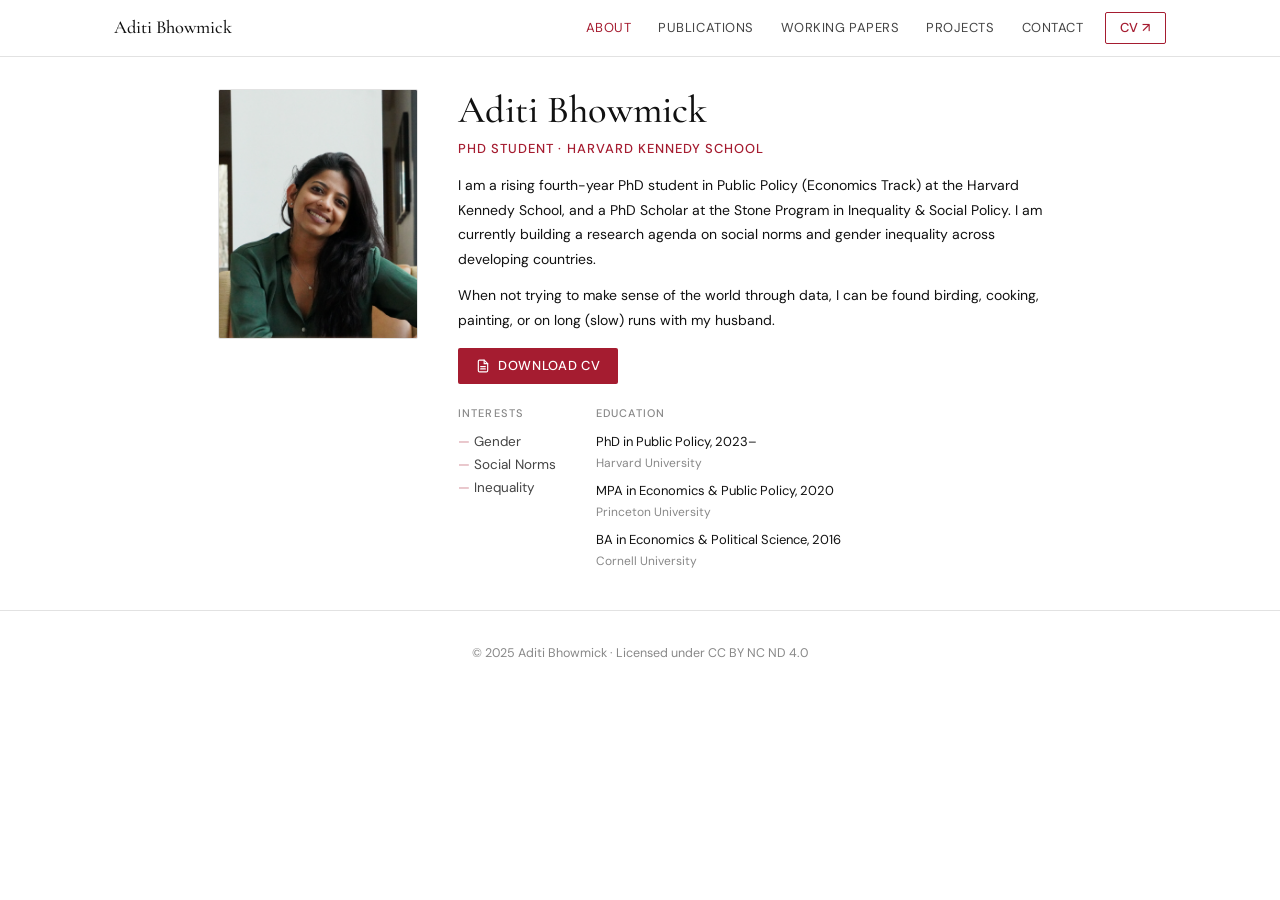
==== index.html @ e2c63f90 "fix links" ====
<!DOCTYPE html>
<html lang="en">
<head>
<meta charset="UTF-8">
<meta name="viewport" content="width=device-width, initial-scale=1.0">
<title>Aditi Bhowmick</title>
<link rel="preconnect" href="https://fonts.googleapis.com">
<link rel="preconnect" href="https://fonts.gstatic.com" crossorigin>
<link href="https://fonts.googleapis.com/css2?family=Cormorant+Garamond:ital,wght@0,400;0,500;0,600;1,400;1,500&family=DM+Sans:wght@300;400;500&display=swap" rel="stylesheet">
<style>
  *, *::before, *::after { box-sizing: border-box; margin: 0; padding: 0; }

  :root {
    --bg: #ffffff;
    --surface: #f5f5f5;
    --ink: #111111;
    --ink-muted: #444444;
    --ink-light: #888888;
    --accent: #A51C30;
    --accent-dark: #8a1525;
    --border: #e2e2e2;
    --border-strong: #bbbbbb;
    --serif: 'Cormorant Garamond', Georgia, serif;
    --sans: 'DM Sans', system-ui, sans-serif;
  }

  body {
    background: var(--bg);
    color: var(--ink);
    font-family: var(--sans);
    font-size: 15px;
    line-height: 1.7;
    -webkit-font-smoothing: antialiased;
  }

  /* NAV */
  nav {
    position: sticky;
    top: 0;
    z-index: 100;
    background: rgba(255,255,255,0.97);
    backdrop-filter: blur(8px);
    border-bottom: 1px solid var(--border);
  }

  .nav-inner {
    max-width: 1100px;
    margin: 0 auto;
    padding: 0 1.5rem;
    display: flex;
    align-items: center;
    justify-content: space-between;
    height: 56px;
  }

  .nav-name {
    font-family: var(--serif);
    font-size: 1.15rem;
    font-weight: 500;
    color: var(--ink);
    text-decoration: none;
    cursor: pointer;
    white-space: nowrap;
  }

  .nav-links {
    display: flex;
    align-items: center;
    list-style: none;
  }

  .nav-links a {
    display: block;
    padding: 0 0.85rem;
    font-size: 13px;
    font-weight: 400;
    letter-spacing: 0.04em;
    text-transform: uppercase;
    color: var(--ink-muted);
    text-decoration: none;
    cursor: pointer;
    transition: color 0.15s;
  }

  .nav-links a:hover,
  .nav-links a.active { color: var(--accent); }

  .nav-links .cv-link a {
    color: var(--accent);
    border: 1px solid var(--accent);
    border-radius: 2px;
    padding: 4px 14px;
    margin-left: 0.5rem;
    font-weight: 500;
    transition: background 0.15s, color 0.15s;
  }

  .nav-links .cv-link a:hover {
    background: var(--accent);
    color: #fff;
  }

  .hamburger {
    display: none;
    flex-direction: column;
    gap: 5px;
    cursor: pointer;
    background: none;
    border: none;
    padding: 6px;
  }

  .hamburger span {
    display: block;
    width: 22px;
    height: 1.5px;
    background: var(--ink);
    transition: all 0.25s;
    transform-origin: center;
  }

  .hamburger.open span:nth-child(1) { transform: translateY(6.5px) rotate(45deg); }
  .hamburger.open span:nth-child(2) { opacity: 0; transform: scaleX(0); }
  .hamburger.open span:nth-child(3) { transform: translateY(-6.5px) rotate(-45deg); }

  .mobile-menu {
    display: none;
    position: fixed;
    top: 56px; left: 0; right: 0; bottom: 0;
    background: #fff;
    z-index: 99;
    flex-direction: column;
    align-items: center;
    justify-content: center;
    gap: 2rem;
  }

  .mobile-menu.open { display: flex; }

  .mobile-menu a {
    font-family: var(--serif);
    font-size: 2rem;
    font-weight: 500;
    color: var(--ink);
    text-decoration: none;
    cursor: pointer;
    transition: color 0.15s;
  }

  .mobile-menu a:hover { color: var(--accent); }

  /* PAGES */
  .page {
    display: none;
    max-width: 1100px;
    margin: 0 auto;
    padding: 2rem 10%;
    animation: fadein 0.2s ease;
  }

  .page.active { display: block; }

  #page-about.active {
    display: grid;
    grid-template-columns: 200px 1fr;
    gap: 2.5rem;
    align-items: start;
    direction: ltr;
  }

  @keyframes fadein {
    from { opacity: 0; transform: translateY(6px); }
    to   { opacity: 1; transform: translateY(0); }
  }

  /* ABOUT */
  .hero-photo {
    width: 200px;
    height: 250px;
    border-radius: 2px;
    object-fit: cover;
    object-position: center top;
    border: 1px solid var(--border);
    display: block;
  }
  .hero-text h1 {
    font-family: var(--serif);
    font-size: 2.4rem;
    font-weight: 500;
    line-height: 1.1;
    margin-bottom: 0.4rem;
  }

  .hero-subtitle {
    font-size: 13px;
    letter-spacing: 0.08em;
    text-transform: uppercase;
    color: var(--accent);
    font-weight: 500;
    margin-bottom: 0.85rem;
  }

  .hero-bio {
   font-size: 14px;
   line-height: 1.75;
   max-width: 600px;
   margin-bottom: 0.75rem;
  }

  .cv-btn {
    display: inline-flex;
    align-items: center;
    gap: 0.5rem;
    margin: 0.25rem 0 1.25rem;
    padding: 7px 18px;
    background: var(--accent);
    color: #fff;
    font-family: var(--sans);
    font-size: 13px;
    font-weight: 500;
    letter-spacing: 0.05em;
    text-transform: uppercase;
    text-decoration: none;
    border-radius: 2px;
    transition: background 0.15s;
  }

  .cv-btn:hover { background: var(--accent-dark); }

  .hero-meta { display: flex; gap: 2.5rem; flex-wrap: wrap; }

  .hero-meta-group h4 {
    font-size: 11px;
    text-transform: uppercase;
    letter-spacing: 0.1em;
    color: var(--ink-light);
    margin-bottom: 0.5rem;
    font-weight: 500;
  }

  .hero-meta-group ul { list-style: none; font-size: 13.5px; color: var(--ink-muted); }
  .hero-meta-group ul li::before { content: '— '; color: var(--accent); opacity: 0.5; }

  .edu-item { margin-bottom: 0.4rem; }
  .edu-item .degree { font-size: 13px; color: var(--ink); }
  .edu-item .school { font-size: 12px; color: var(--ink-light); }

  /* SECTION HEADER */
  .section-header {
    display: flex;
    align-items: baseline;
    gap: 1rem;
    margin-bottom: 2.5rem;
  }

  .section-title {
    font-family: var(--serif);
    font-size: 2rem;
    font-weight: 500;
    white-space: nowrap;
  }

  .section-line { flex: 1; height: 1px; background: var(--border); }

  /* PUBLICATIONS */
  .pub-list { display: flex; flex-direction: column; }

  .pub-item {
    display: grid;
    grid-template-columns: 1fr auto;
    align-items: start;
    gap: 1rem;
    padding: 1.5rem 0;
    border-bottom: 1px solid var(--border);
  }

  .pub-item:first-child { border-top: 1px solid var(--border); }

  .pub-journal {
    font-size: 11px;
    font-weight: 500;
    text-transform: uppercase;
    letter-spacing: 0.1em;
    color: var(--accent);
    margin-bottom: 0.35rem;
  }

  .pub-title {
    font-family: var(--serif);
    font-size: 1.2rem;
    font-weight: 500;
    line-height: 1.35;
    margin-bottom: 0.4rem;
  }

  .pub-title a { color: var(--ink); text-decoration: none; transition: color 0.15s; }
  .pub-title a:hover { color: var(--accent); }

  .pub-authors { font-size: 13px; color: var(--ink-light); margin-bottom: 0.6rem; }
  .pub-links { display: flex; gap: 0.5rem; flex-wrap: wrap; }

  .pub-link {
    font-size: 11.5px;
    font-weight: 500;
    letter-spacing: 0.04em;
    text-transform: uppercase;
    padding: 3px 10px;
    border: 1px solid var(--border-strong);
    border-radius: 2px;
    color: var(--ink-muted);
    text-decoration: none;
    transition: all 0.15s;
  }

  .pub-link:hover { border-color: var(--accent); color: var(--accent); }

  .pub-year {
    font-family: var(--serif);
    font-size: 1.5rem;
    color: var(--border-strong);
    font-weight: 400;
    white-space: nowrap;
  }

  /* WORKING PAPERS */
  .wp-grid {
    display: grid;
    grid-template-columns: repeat(auto-fill, minmax(280px, 1fr));
    gap: 1.5rem;
  }

  .wp-card {
    border: 1px solid var(--border);
    border-radius: 2px;
    padding: 1.5rem;
    transition: border-color 0.2s, transform 0.2s;
  }

  .wp-card:hover { border-color: var(--accent); transform: translateY(-2px); }

  .wp-status {
    display: inline-block;
    font-size: 10.5px;
    font-weight: 500;
    text-transform: uppercase;
    letter-spacing: 0.08em;
    padding: 2px 8px;
    border-radius: 1px;
    margin-bottom: 0.75rem;
  }

  .wp-status.submitted  { background: rgba(165,28,48,0.06); color: var(--accent); border: 1px solid rgba(165,28,48,0.2); }
  .wp-status.ongoing    { background: #f5f5f5; color: var(--ink-muted); border: 1px solid var(--border); }
  .wp-status.forthcoming{ background: #f5f5f5; color: #2a6e2a; border: 1px solid #c0d8c0; }

  .wp-title { font-family: var(--serif); font-size: 1.1rem; font-weight: 500; line-height: 1.35; margin-bottom: 0.5rem; }
  .wp-title a { color: var(--ink); text-decoration: none; transition: color 0.15s; }
  .wp-title a:hover { color: var(--accent); }
  .wp-authors { font-size: 12.5px; color: var(--ink-light); }

  /* PROJECTS */
  .projects-grid {
    display: grid;
    grid-template-columns: repeat(auto-fill, minmax(240px, 1fr));
    gap: 1.25rem;
  }

  .project-card {
    border: 1px solid var(--border);
    border-radius: 2px;
    overflow: hidden;
    transition: border-color 0.2s, transform 0.2s;
    text-decoration: none;
    color: inherit;
    display: block;
  }

  .project-card:hover { border-color: var(--accent); transform: translateY(-2px); }

  .project-img { width: 100%; height: 130px; object-fit: cover; display: block; background: var(--surface); }
  .project-body { padding: 1rem 1.15rem; }

  .project-tag {
    font-size: 10.5px;
    font-weight: 500;
    text-transform: uppercase;
    letter-spacing: 0.08em;
    color: var(--accent);
    opacity: 0.75;
    margin-bottom: 0.3rem;
  }

  .project-title { font-family: var(--serif); font-size: 1.05rem; font-weight: 500; line-height: 1.3; color: var(--ink); margin-bottom: 0.3rem; }
  .project-sub { font-size: 12.5px; color: var(--ink-light); line-height: 1.5; }

  /* CONTACT */
  .contact-grid {
    display: grid;
    grid-template-columns: 1fr 1fr;
    gap: 3rem;
    align-items: start;
  }

  .contact-blurb { font-family: var(--serif); font-size: 1.5rem; line-height: 1.5; color: var(--ink); }
  .contact-links { display: flex; flex-direction: column; gap: 1rem; padding-top: 0.5rem; }

  .contact-link {
    display: flex;
    align-items: center;
    gap: 0.75rem;
    text-decoration: none;
    color: var(--ink-muted);
    font-size: 14px;
    transition: color 0.15s;
  }

  .contact-link:hover { color: var(--accent); }

  .contact-icon {
    width: 32px; height: 32px;
    border: 1px solid var(--border-strong);
    border-radius: 2px;
    display: flex; align-items: center; justify-content: center;
    flex-shrink: 0;
  }

  footer {
    border-top: 1px solid var(--border);
    text-align: center;
    padding: 2rem 1.5rem;
    font-size: 12.5px;
    color: var(--ink-light);
  }

  /* RESPONSIVE */
  @media (max-width: 700px) {
    .nav-links { display: none; }
    .hamburger { display: flex; }

    #page-about.active { grid-template-columns: 1fr; padding: 2.5rem 1.25rem; gap: 1.75rem; }
    .hero-photo { width: 110px; height: 110px; }
    .hero-text h1 { font-size: 2.2rem; }
    .hero-meta { flex-direction: column; gap: 1.5rem; }
    .page { padding: 2.5rem 1.25rem; }
    .section-title { font-size: 1.6rem; }
    .pub-item { grid-template-columns: 1fr; }
    .pub-year { display: none; }
    .contact-grid { grid-template-columns: 1fr; gap: 1.75rem; }
  }
</style>
</head>
<body>

<nav>
  <div class="nav-inner">
    <a class="nav-name" onclick="showPage('about')">Aditi Bhowmick</a>
    <ul class="nav-links">
      <li><a onclick="showPage('about')" data-page="about" class="active">About</a></li>
      <li><a onclick="showPage('publications')" data-page="publications">Publications</a></li>
      <li><a onclick="showPage('wp')" data-page="wp">Working Papers</a></li>
      <li><a onclick="showPage('projects')" data-page="projects">Projects</a></li>
      <li><a onclick="showPage('contact')" data-page="contact">Contact</a></li>
      <li class="cv-link"><a href="https://aditib738.github.io/mywebsite/Aditi_CV.pdf" target="_blank" rel="noopener">CV ↗</a></li>
    </ul>
    <button class="hamburger" id="hamburger" aria-label="Toggle menu">
      <span></span><span></span><span></span>
    </button>
  </div>
</nav>

<div class="mobile-menu" id="mobile-menu">
  <a onclick="showPage('about');closeMobile()">About</a>
  <a onclick="showPage('publications');closeMobile()">Publications</a>
  <a onclick="showPage('wp');closeMobile()">Working Papers</a>
  <a onclick="showPage('projects');closeMobile()">Projects</a>
  <a onclick="showPage('contact');closeMobile()">Contact</a>
  <a href="https://aditib738.github.io/mywebsite/Aditi_CV.pdf" target="_blank" rel="noopener">CV ↗</a>
</div>

<!-- ABOUT -->
<section id="page-about" class="page active">
  <img class="hero-photo" src="avatar.jpg" alt="Aditi Bhowmick" onerror="this.style.background='#e2e2e2';this.removeAttribute('src')"/>
  <div class="hero-text">
    <h1>Aditi Bhowmick</h1>
    <p class="hero-subtitle">PhD Student · Harvard Kennedy School</p>
    <p class="hero-bio">
      I am a rising fourth-year PhD student in Public Policy (Economics Track) at the Harvard Kennedy School,
      and a PhD Scholar at the Stone Program in Inequality &amp; Social Policy.
      I am currently building a research agenda on social norms and gender inequality
      across developing countries.
    </p>
    <p class="hero-bio">
      When not trying to make sense of the world through data, I can be found birding, cooking, painting,
      or on long (slow) runs with my husband.
    </p>
    <a class="cv-btn" href="https://aditib738.github.io/mywebsite/Aditi_CV.pdf" target="_blank" rel="noopener">
      <svg width="14" height="14" viewBox="0 0 24 24" fill="none" stroke="currentColor" stroke-width="2" stroke-linecap="round" stroke-linejoin="round"><path d="M14 2H6a2 2 0 0 0-2 2v16a2 2 0 0 0 2 2h12a2 2 0 0 0 2-2V8z"/><polyline points="14 2 14 8 20 8"/><line x1="16" y1="13" x2="8" y2="13"/><line x1="16" y1="17" x2="8" y2="17"/></svg>
      Download CV
    </a>
    <div class="hero-meta">
      <div class="hero-meta-group">
        <h4>Interests</h4>
        <ul>
          <li>Gender</li>
          <li>Social Norms</li>
          <li>Inequality</li>
        </ul>
      </div>
      <div class="hero-meta-group">
        <h4>Education</h4>
        <div class="edu-item">
          <div class="degree">PhD in Public Policy, 2023–</div>
          <div class="school">Harvard University</div>
        </div>
        <div class="edu-item">
          <div class="degree">MPA in Economics &amp; Public Policy, 2020</div>
          <div class="school">Princeton University</div>
        </div>
        <div class="edu-item">
          <div class="degree">BA in Economics &amp; Political Science, 2016</div>
          <div class="school">Cornell University</div>
        </div>
      </div>
    </div>
  </div>
</section>

<!-- PUBLICATIONS -->
<section id="page-publications" class="page">
  <div class="section-header">
    <h2 class="section-title">Publications</h2>
    <div class="section-line"></div>
  </div>
  <div class="pub-list">

    <div class="pub-item">
      <div>
        <div class="pub-journal">HKS Center for International Development: Development Reimagined</div>
        <div class="pub-title"><a href="https://www.aditibhowmick.com/publication/cid/cid.pdf" target="_blank" rel="noopener">Social Norms: The Invisible Inputs and Outputs of Development Policy</a></div>
        <div class="pub-authors">Aditi Bhowmick and Eliana La Ferrara</div>
        <div class="pub-links">
          <a class="pub-link" href="https://www.hks.harvard.edu/sites/default/files/Bhowmick_La%20Ferrara_Social%20Norms.pdf" target="_blank" rel="noopener">Link</a>
          <a class="pub-link" href="https://www.hks.harvard.edu/centers/cid/publications/development-reimagined-pathways-thriving-world" target="_blank" rel="noopener">Media</a>
        </div>
      </div>
      <div class="pub-year">2026</div>
    </div>
    
    <div class="pub-item">
      <div>
        <div class="pub-journal">The Review of Economics and Statistics</div>
        <div class="pub-title"><a href="https://www.aditibhowmick.com/publication/just/just.pdf" target="_blank" rel="noopener">In-group bias in the Indian judiciary: Evidence from 5 million criminal cases</a></div>
        <div class="pub-authors">Elliott Ash, Sam Asher, Aditi Bhowmick, Sandeep Bhupatiraju, Daniel Chen, Tanaya Devi, Christoph Goessmann, Paul Novosad, Bilal Siddiqui</div>
        <div class="pub-links">
          <a class="pub-link" href="https://www.aditibhowmick.com/publication/just/just.pdf" target="_blank" rel="noopener">PDF</a>
          <a class="pub-link" href="https://github.com/devdatalab/paper-justice" target="_blank" rel="noopener">Code</a>
          <a class="pub-link" href="https://www.devdatalab.org/judicial-data" target="_blank" rel="noopener">Dataset</a>
          <a class="pub-link" href="https://indianexpress.com/article/india/district-courts-order-gender-religion-bias-7181919/" target="_blank" rel="noopener">Media</a>
        </div>
      </div>
      <div class="pub-year">2023</div>
    </div>

    <div class="pub-item">
      <div>
        <div class="pub-journal">Journal of Labor Research</div>
        <div class="pub-title"><a href="https://link.springer.com/article/10.1007/s12122-022-09339-w" target="_blank" rel="noopener">English Proficiency, Gender and the Occupations of Childhood Immigrants in the US</a></div>
        <div class="pub-authors">Alicia Adsera, Aditi Bhowmick</div>
        <div class="pub-links">
          <a class="pub-link" href="https://link.springer.com/article/10.1007/s12122-022-09339-w" target="_blank" rel="noopener">Article</a>
        </div>
      </div>
      <div class="pub-year">2022</div>
    </div>

    <div class="pub-item">
      <div>
        <div class="pub-journal">Science</div>
        <div class="pub-title"><a href="https://www.aditibhowmick.com/publication/science/science.pdf" target="_blank" rel="noopener">COVID mortality in India: National survey data and health facility deaths</a></div>
        <div class="pub-authors">Prabhat Jha, Yashwant Deshmukh, Chinmay Tumbe, Wilson Suraweera, Aditi Bhowmick, et al.</div>
        <div class="pub-links">
          <a class="pub-link" href="https://www.aditibhowmick.com/publication/science/science.pdf" target="_blank" rel="noopener">PDF</a>
          <a class="pub-link" href="https://www.devdatalab.org/covid" target="_blank" rel="noopener">Dataset</a>
        </div>
      </div>
      <div class="pub-year">2022</div>
    </div>

    <div class="pub-item">
      <div>
        <div class="pub-journal">India Policy Forum</div>
        <div class="pub-title"><a href="https://www.aditibhowmick.com/publication/ipf/ipf.pdf" target="_blank" rel="noopener">Big, Open Data for Development: A Vision for India</a></div>
        <div class="pub-authors">Sam Asher, Aditi Bhowmick, Alison Campion, Tobias Lunt, Paul Novosad</div>
        <div class="pub-links">
          <a class="pub-link" href="https://www.aditibhowmick.com/publication/ipf/ipf.pdf" target="_blank" rel="noopener">PDF</a>
          <a class="pub-link" href="https://www.youtube.com/watch?v=_bH61Dktr70&t=8s" target="_blank" rel="noopener">Video</a>
        </div>
      </div>
      <div class="pub-year">2021</div>
    </div>

  </div>
</section>

<!-- WORKING PAPERS -->
<section id="page-wp" class="page">
  <div class="section-header">
    <h2 class="section-title">Working Papers</h2>
    <div class="section-line"></div>
  </div>
  <div class="wp-grid">

    <div class="wp-card">
      <span class="wp-status ongoing">Field Experiment: Data collection ongoing</span>
      <div class="wp-title"><a href="https://www.povertyactionlab.org/initiative-project/jobs-future-and-gender-norms-india" target="_blank" rel="noopener">Jobs of the Future and Gender Norms in India</a></div>
      <div class="wp-authors">Aditi Bhowmick · 2025</div>
    </div>

    <div class="wp-card">
      <span class="wp-status submitted">Submitted</span>
      <div class="wp-title"><a href="https://papers.ssrn.com/sol3/papers.cfm?abstract_id=5591317" target="_blank" rel="noopener">The Power of Norms: Rural Electrification and Female Labor in India</a></div>
      <div class="wp-authors">Aditi Bhowmick · 2025</div>
    </div>

    <div class="wp-card">
      <span class="wp-status ongoing">Working Paper</span>
      <div class="wp-title"><a href="https://www.aditibhowmick.com/wp/cd/" target="_blank" rel="noopener">Cultural Capital and Economic Opportunity</a></div>
      <div class="wp-authors">Sam Asher, Aditi Bhowmick, Maurizio Bussolo, Vidisha Mehta, Paul Novosad · 2024</div>
    </div>

    <div class="wp-card">
      <span class="wp-status forthcoming">Forthcoming</span>
      <div class="wp-title"><a href="https://www.aditibhowmick.com/wp/mobility/" target="_blank" rel="noopener">Intergenerational Mobility in South Asia</a></div>
      <div class="wp-authors">Sam Asher, Aditi Bhowmick, Maurizio Bussolo, Paul Novosad, Jonah Rexer · 2023</div>
    </div>

  </div>
</section>

<!-- PROJECTS -->
<section id="page-projects" class="page">
  <div class="section-header">
    <h2 class="section-title">Projects</h2>
    <div class="section-line"></div>
  </div>
  <div class="projects-grid">

    <a class="project-card" href="https://the1991project.com/essays/maiden-india-story-india-pre-and-post-1991-29-year-old-female-gaze" target="_blank" rel="noopener">
      <img class="project-img" src="img/maiden.png" alt="Maiden India" loading="lazy">
      <div class="project-body">
        <div class="project-tag">Passion Project</div>
        <div class="project-title">Maiden India</div>
        <div class="project-sub">A story of India pre and post 1991 from a 29-year-old female gaze</div>
      </div>
    </a>

    <a class="project-card" href="https://openknowledge.worldbank.org/entities/publication/74975221-7215-4687-aee8-9e881086cd60" target="_blank" rel="noopener">
      <img class="project-img" src="img/mob.jpg" alt="Map for Equitable Growth" loading="lazy">
      <div class="project-body">
        <div class="project-tag">Policy</div>
        <div class="project-title">A Map for Equitable Growth in South Asia</div>
        <div class="project-sub">Joint work with the World Bank SARCE</div>
      </div>
    </a>

    <a class="project-card" href="https://pubdocs.worldbank.org/en/645971613651626018/Economic-Effects-of-COVID19-Rapid-Rural-Surveys.pdf" target="_blank" rel="noopener">
      <img class="project-img" src="img/covid.png" alt="COVID rural households" loading="lazy">
      <div class="project-body">
        <div class="project-tag">Policy</div>
        <div class="project-title">Effects of COVID-19 on Rural Households in India</div>
        <div class="project-sub">Joint work with the World Bank and ID Insight</div>
      </div>
    </a>

    <a class="project-card" href="https://bhowmick-34728.medium.com/showmethewomen-makers-of-modern-india-623c6596129a" target="_blank" rel="noopener">
      <img class="project-img" src="img/women.png" alt="Show me the Women" loading="lazy">
      <div class="project-body">
        <div class="project-tag">Passion Project</div>
        <div class="project-title">Show me the Women</div>
        <div class="project-sub">A blog series on Indian female economists and policy-makers</div>
      </div>
    </a>

    <a class="project-card" href="https://aditib738.github.io/mywebsite/China%20BRI%20Workshop%20Report_Final_%202020.pdf" target="_blank" rel="noopener">
      <img class="project-img" src="img/china.png" alt="China BRI" loading="lazy">
      <div class="project-body">
        <div class="project-tag">Policy</div>
        <div class="project-title">China's Belt and Road Initiative</div>
        <div class="project-sub">Workshop report with Alex Entz, Pat Farrell, and collaborators</div>
      </div>
    </a>

    <a class="project-card" href="https://www.ideasforindia.in/topics/governance/digging-for-dirt-rent-seeking-among-elected-politicians-in-india-s-mineral-belt.html" target="_blank" rel="noopener">
      <img class="project-img" src="img/media.jpg" alt="Media" loading="lazy">
      <div class="project-body">
        <div class="project-tag">Media</div>
        <div class="project-title">Media</div>
        <div class="project-sub">Policy-relevant op-eds across media outlets</div>
      </div>
    </a>

  </div>
</section>

<!-- CONTACT -->
<section id="page-contact" class="page">
  <div class="section-header">
    <h2 class="section-title">Contact</h2>
    <div class="section-line"></div>
  </div>
  <div class="contact-grid">
    <p class="contact-blurb">
      I'm always happy to hear from researchers across disciplines, potential collaborators, or anyone passionate about gender and economics in South Asia.
    </p>
    <div class="contact-links">
      <a class="contact-link" href="mailto:aditib@alumni.princeton.edu">
        <div class="contact-icon">
          <svg width="14" height="14" viewBox="0 0 24 24" fill="none" stroke="currentColor" stroke-width="1.5" stroke-linecap="round" stroke-linejoin="round"><rect x="2" y="4" width="20" height="16" rx="2"/><path d="m22 7-8.97 5.7a1.94 1.94 0 0 1-2.06 0L2 7"/></svg>
        </div>
        aditib@alumni.princeton.edu
      </a>
      <a class="contact-link" href="https://twitter.com/AditiBhowmick18" target="_blank" rel="noopener">
        <div class="contact-icon">
          <svg width="14" height="14" viewBox="0 0 24 24" fill="currentColor"><path d="M18.244 2.25h3.308l-7.227 8.26 8.502 11.24H16.17l-5.214-6.817L4.99 21.75H1.68l7.73-8.835L1.254 2.25H8.08l4.713 6.231zm-1.161 17.52h1.833L7.084 4.126H5.117z"/></svg>
        </div>
        @AditiBhowmick18
      </a>
      <a class="contact-link" href="https://aditib738.github.io/mywebsite/Aditi_CV.pdf" target="_blank" rel="noopener">
        <div class="contact-icon">
          <svg width="14" height="14" viewBox="0 0 24 24" fill="none" stroke="currentColor" stroke-width="1.5" stroke-linecap="round" stroke-linejoin="round"><path d="M14 2H6a2 2 0 0 0-2 2v16a2 2 0 0 0 2 2h12a2 2 0 0 0 2-2V8z"/><polyline points="14 2 14 8 20 8"/><line x1="16" y1="13" x2="8" y2="13"/><line x1="16" y1="17" x2="8" y2="17"/></svg>
        </div>
        Download CV
      </a>
    </div>
  </div>
</section>

<footer>
  © 2025 Aditi Bhowmick · Licensed under CC BY NC ND 4.0
</footer>

<script>
  function showPage(id) {
    document.querySelectorAll('.page').forEach(p => p.classList.remove('active'));
    document.querySelectorAll('.nav-links a[data-page]').forEach(a => a.classList.remove('active'));
    const page = document.getElementById('page-' + id);
    if (page) page.classList.add('active');
    const link = document.querySelector('.nav-links a[data-page="' + id + '"]');
    if (link) link.classList.add('active');
    window.scrollTo(0, 0);
  }

  const hamburger = document.getElementById('hamburger');
  const mobileMenu = document.getElementById('mobile-menu');

  hamburger.addEventListener('click', () => {
    const isOpen = mobileMenu.classList.toggle('open');
    hamburger.classList.toggle('open', isOpen);
    document.body.style.overflow = isOpen ? 'hidden' : '';
  });

  function closeMobile() {
    mobileMenu.classList.remove('open');
    hamburger.classList.remove('open');
    document.body.style.overflow = '';
  }
</script>
</body>
</html>
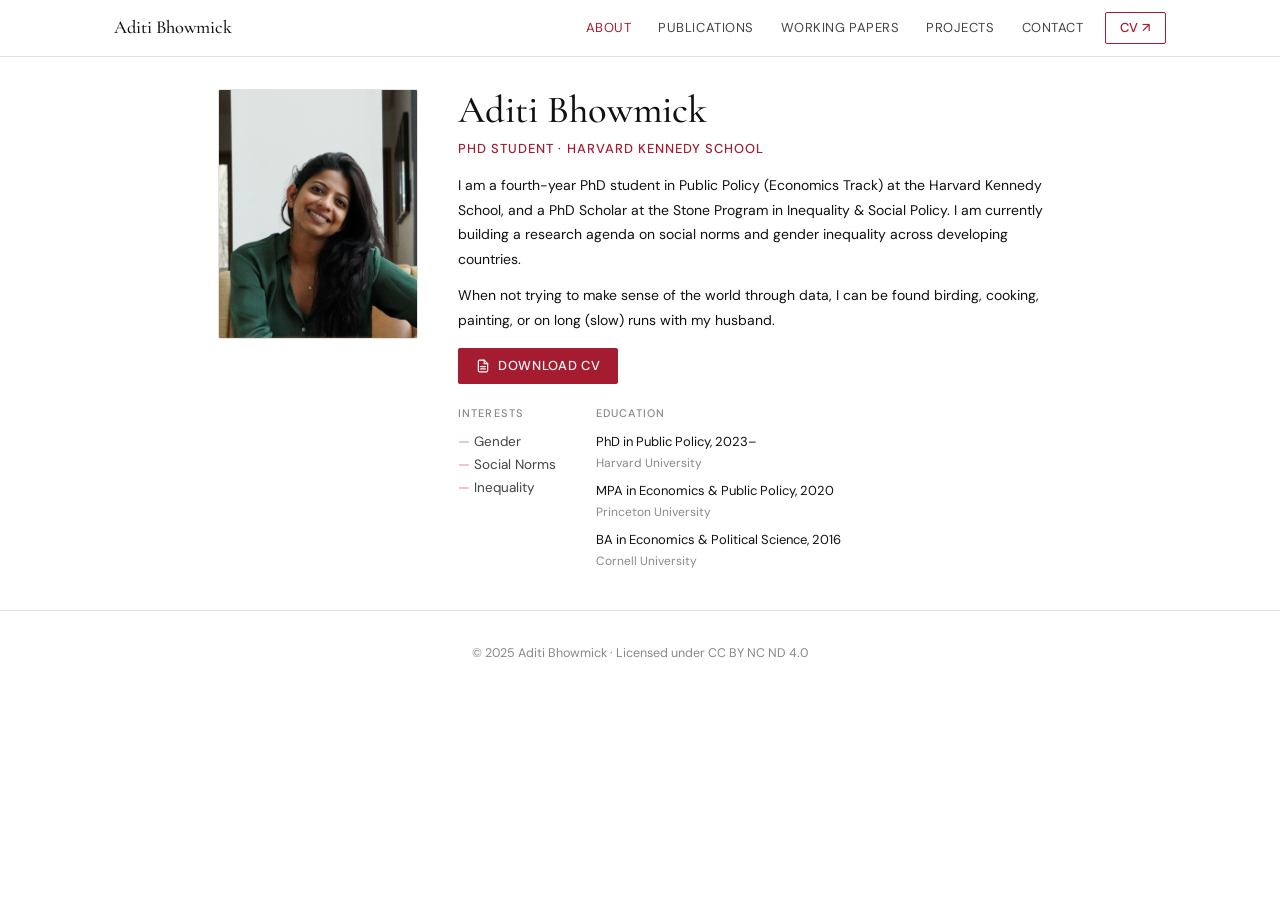
==== commit 9e1bf4d4: "update website" ====
--- a/index.html
+++ b/index.html
@@ -484,7 +484,7 @@
     <h1>Aditi Bhowmick</h1>
     <p class="hero-subtitle">PhD Student · Harvard Kennedy School</p>
     <p class="hero-bio">
-      I am a rising fourth-year PhD student in Public Policy (Economics Track) at the Harvard Kennedy School,
+      I am a  fourth-year PhD student in Public Policy (Economics Track) at the Harvard Kennedy School,
       and a PhD Scholar at the Stone Program in Inequality &amp; Social Policy.
       I am currently building a research agenda on social norms and gender inequality
       across developing countries.
@@ -539,8 +539,8 @@
         <div class="pub-title"><a href="https://www.aditibhowmick.com/publication/cid/cid.pdf" target="_blank" rel="noopener">Social Norms: The Invisible Inputs and Outputs of Development Policy</a></div>
         <div class="pub-authors">Aditi Bhowmick and Eliana La Ferrara</div>
         <div class="pub-links">
-          <a class="pub-link" href="https://www.hks.harvard.edu/sites/default/files/Bhowmick_La%20Ferrara_Social%20Norms.pdf" target="_blank" rel="noopener">Link</a>
-          <a class="pub-link" href="https://www.hks.harvard.edu/centers/cid/publications/development-reimagined-pathways-thriving-world" target="_blank" rel="noopener">Media</a>
+          <a class="pub-link" href="https://drive.google.com/file/d/1aIdAx_H-02E2ELmxfIB3yHmuHRXZCWuo/view?usp=sharing" target="_blank" rel="noopener">Link</a>
+          <a class="pub-link" href="https://www.hks.harvard.edu/centers/cid/publications/development-reimagined" target="_blank" rel="noopener">Media</a>
         </div>
       </div>
       <div class="pub-year">2026</div>
@@ -611,27 +611,27 @@
   <div class="wp-grid">
 
     <div class="wp-card">
-      <span class="wp-status ongoing">Field Experiment: Data collection ongoing</span>
+      <span class="wp-status ongoing">Field Experiment: Data collection complete</span>
       <div class="wp-title"><a href="https://www.povertyactionlab.org/initiative-project/jobs-future-and-gender-norms-india" target="_blank" rel="noopener">Jobs of the Future and Gender Norms in India</a></div>
-      <div class="wp-authors">Aditi Bhowmick · 2025</div>
+      <div class="wp-authors">Aditi Bhowmick · 2026</div>
     </div>
 
     <div class="wp-card">
-      <span class="wp-status submitted">Submitted</span>
+      <span class="wp-status submitted">Revise and Resubmit at World Development</span>
       <div class="wp-title"><a href="https://papers.ssrn.com/sol3/papers.cfm?abstract_id=5591317" target="_blank" rel="noopener">The Power of Norms: Rural Electrification and Female Labor in India</a></div>
-      <div class="wp-authors">Aditi Bhowmick · 2025</div>
+      <div class="wp-authors">Aditi Bhowmick · 2026</div>
     </div>
 
     <div class="wp-card">
       <span class="wp-status ongoing">Working Paper</span>
       <div class="wp-title"><a href="https://www.aditibhowmick.com/wp/cd/" target="_blank" rel="noopener">Cultural Capital and Economic Opportunity</a></div>
-      <div class="wp-authors">Sam Asher, Aditi Bhowmick, Maurizio Bussolo, Vidisha Mehta, Paul Novosad · 2024</div>
+      <div class="wp-authors">Sam Asher, Aditi Bhowmick, Maurizio Bussolo, Vidisha Mehta, Paul Novosad · 2026</div>
     </div>
 
     <div class="wp-card">
-      <span class="wp-status forthcoming">Forthcoming</span>
-      <div class="wp-title"><a href="https://www.aditibhowmick.com/wp/mobility/" target="_blank" rel="noopener">Intergenerational Mobility in South Asia</a></div>
-      <div class="wp-authors">Sam Asher, Aditi Bhowmick, Maurizio Bussolo, Paul Novosad, Jonah Rexer · 2023</div>
+      <span class="wp-status ongoing">Working Paper</span>
+      <div class="wp-title"><a href="https://documents1.worldbank.org/curated/en/099040825123035125/pdf/P173555-6b12ee0d-f077-4ea2-b7f7-890b96f98b38.pdf" target="_blank" rel="noopener">The Female Urban Mobility Advantage in South Asia</a></div>
+      <div class="wp-authors">Sam Asher, Aditi Bhowmick, Maurizio Bussolo, Paul Novosad, Jonah Rexer, Sara Sethia · 2026</div>
     </div>
 
   </div>
@@ -640,7 +640,7 @@
 <!-- PROJECTS -->
 <section id="page-projects" class="page">
   <div class="section-header">
-    <h2 class="section-title">Projects</h2>
+    <h2 class="section-title">Policy</h2>
     <div class="section-line"></div>
   </div>
   <div class="projects-grid">
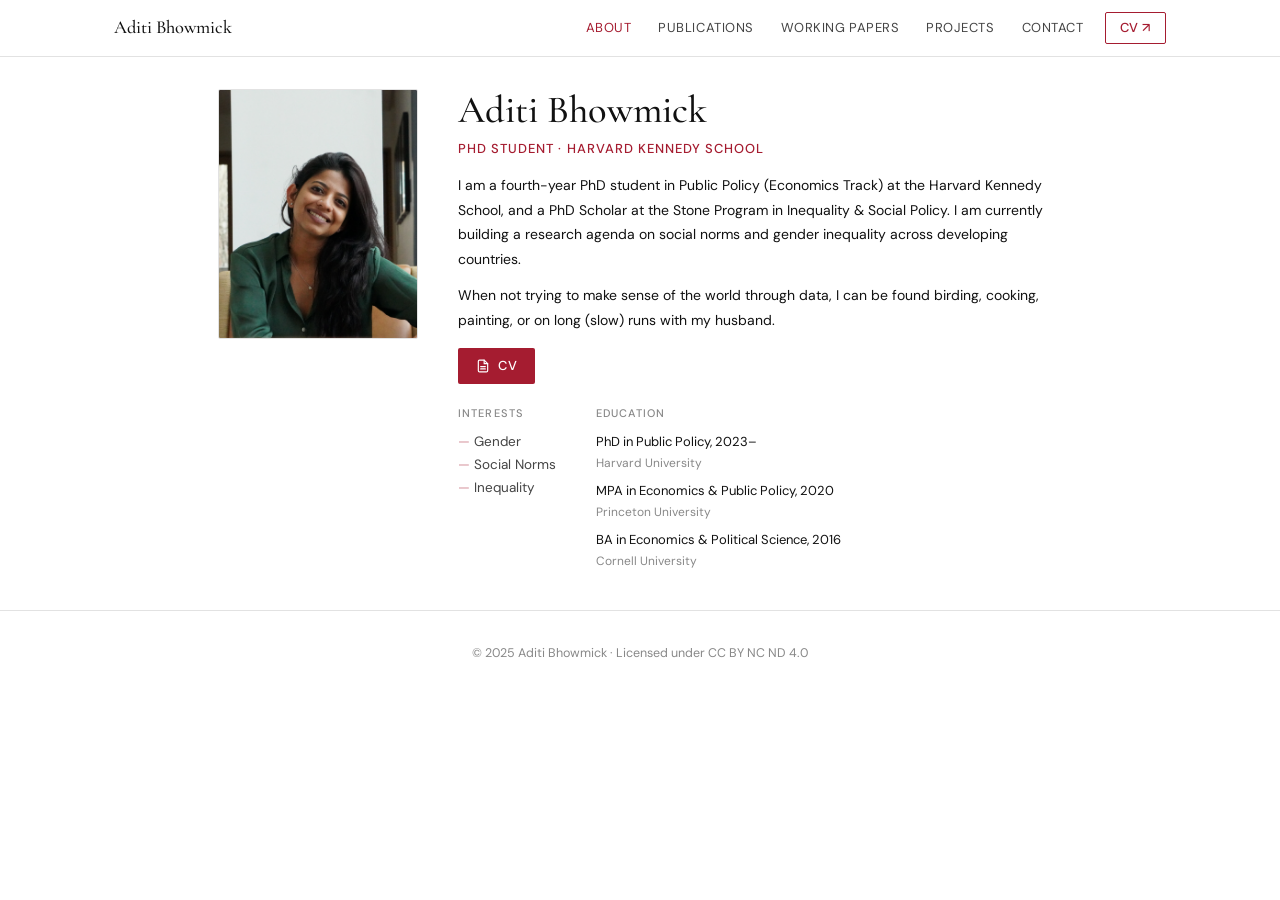
==== commit 77dd715f: "Update index.html" ====
--- a/index.html
+++ b/index.html
@@ -495,7 +495,7 @@
     </p>
     <a class="cv-btn" href="https://aditib738.github.io/mywebsite/Aditi_CV.pdf" target="_blank" rel="noopener">
       <svg width="14" height="14" viewBox="0 0 24 24" fill="none" stroke="currentColor" stroke-width="2" stroke-linecap="round" stroke-linejoin="round"><path d="M14 2H6a2 2 0 0 0-2 2v16a2 2 0 0 0 2 2h12a2 2 0 0 0 2-2V8z"/><polyline points="14 2 14 8 20 8"/><line x1="16" y1="13" x2="8" y2="13"/><line x1="16" y1="17" x2="8" y2="17"/></svg>
-      Download CV
+      CV
     </a>
     <div class="hero-meta">
       <div class="hero-meta-group">
@@ -618,7 +618,7 @@
 
     <div class="wp-card">
       <span class="wp-status submitted">Revise and Resubmit at World Development</span>
-      <div class="wp-title"><a href="https://papers.ssrn.com/sol3/papers.cfm?abstract_id=5591317" target="_blank" rel="noopener">The Power of Norms: Rural Electrification and Female Labor in India</a></div>
+      <div class="wp-title"><a href="https://papers.ssrn.com/sol3/papers.cfm?abstract_id=5591317" target="_blank" rel="noopener">Productivity Shocks in a Social Context: Divergent Gender Effects of Rural Electrification in India </a></div>
       <div class="wp-authors">Aditi Bhowmick · 2026</div>
     </div>
 
@@ -630,7 +630,7 @@
 
     <div class="wp-card">
       <span class="wp-status ongoing">Working Paper</span>
-      <div class="wp-title"><a href="https://documents1.worldbank.org/curated/en/099040825123035125/pdf/P173555-6b12ee0d-f077-4ea2-b7f7-890b96f98b38.pdf" target="_blank" rel="noopener">The Female Urban Mobility Advantage in South Asia</a></div>
+      <div class="wp-title"><a href="https://paulnovosad.com/pdf/fuma.pdf" target="_blank" rel="noopener">The Female Urban Mobility Advantage in South Asia</a></div>
       <div class="wp-authors">Sam Asher, Aditi Bhowmick, Maurizio Bussolo, Paul Novosad, Jonah Rexer, Sara Sethia · 2026</div>
     </div>
 
